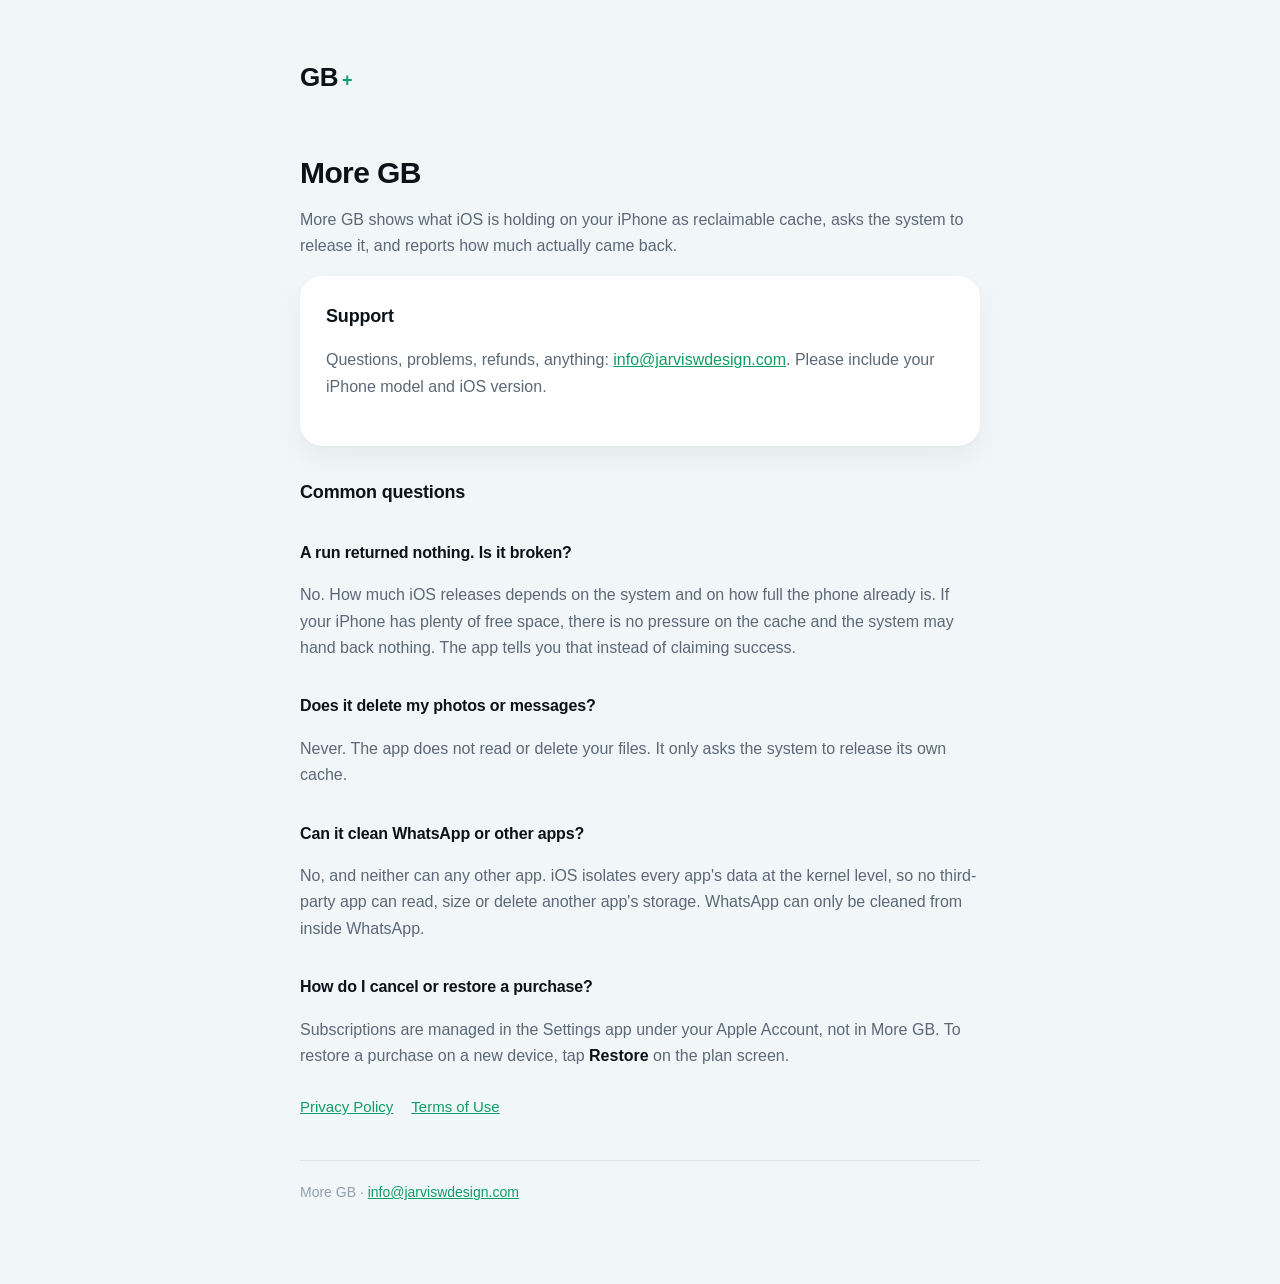
==== index.html @ 58b743a0 "Support, privacy policy and terms for More GB Co-Authored-By: Claude Opus 5 <noreply@anthropic.com>" ====
<!doctype html>
<html lang="en">
<head>
<meta charset="utf-8">
<meta name="viewport" content="width=device-width, initial-scale=1">
<title>Support — More GB</title>
<link rel="stylesheet" href="style.css">
</head>
<body>
<main>
<header><a class="mark" href="./">GB<span>+</span></a></header>
<h1>More GB</h1>
<p>More GB shows what iOS is holding on your iPhone as reclaimable cache, asks the system to release it, and reports how much actually came back.</p>

<div class="card">
<h2 style="margin-top:0">Support</h2>
<p>Questions, problems, refunds, anything: <a href="mailto:info@jarviswdesign.com">info@jarviswdesign.com</a>. Please include your iPhone model and iOS version.</p>
</div>

<h2>Common questions</h2>

<h2 style="font-size:16px">A run returned nothing. Is it broken?</h2>
<p>No. How much iOS releases depends on the system and on how full the phone already is. If your iPhone has plenty of free space, there is no pressure on the cache and the system may hand back nothing. The app tells you that instead of claiming success.</p>

<h2 style="font-size:16px">Does it delete my photos or messages?</h2>
<p>Never. The app does not read or delete your files. It only asks the system to release its own cache.</p>

<h2 style="font-size:16px">Can it clean WhatsApp or other apps?</h2>
<p>No, and neither can any other app. iOS isolates every app's data at the kernel level, so no third-party app can read, size or delete another app's storage. WhatsApp can only be cleaned from inside WhatsApp.</p>

<h2 style="font-size:16px">How do I cancel or restore a purchase?</h2>
<p>Subscriptions are managed in the Settings app under your Apple Account, not in More GB. To restore a purchase on a new device, tap <strong>Restore</strong> on the plan screen.</p>

<nav><a href="privacy.html">Privacy Policy</a><a href="terms.html">Terms of Use</a></nav>
<footer>More GB · <a href="mailto:info@jarviswdesign.com">info@jarviswdesign.com</a></footer>
</main>
</body>
</html>
---- style.css ----
:root {
  --ground: #f1f6f9;
  --card: #ffffff;
  --ink: #0d1219;
  --muted: #5c6876;
  --faint: #92a0ad;
  --emerald: #0e9e66;
  --hairline: rgba(13, 18, 25, 0.08);
}
* { box-sizing: border-box; }
body {
  margin: 0;
  padding: 0 20px 80px;
  background: var(--ground);
  color: var(--ink);
  font: 16px/1.65 -apple-system, BlinkMacSystemFont, "Segoe UI", Roboto, sans-serif;
  -webkit-text-size-adjust: 100%;
}
main { max-width: 680px; margin: 0 auto; }
header { padding: 56px 0 28px; }
.mark {
  display: inline-flex; align-items: baseline; gap: 4px;
  font-weight: 800; font-size: 26px; letter-spacing: -0.02em;
  text-decoration: none; color: var(--ink);
}
.mark span { color: var(--emerald); font-size: 18px; }
h1 { font-size: 30px; line-height: 1.2; letter-spacing: -0.02em; margin: 28px 0 6px; }
h2 { font-size: 18px; margin: 32px 0 8px; letter-spacing: -0.01em; }
.updated { color: var(--faint); font-size: 14px; margin: 0 0 8px; }
p, li { color: var(--muted); }
li { margin-bottom: 6px; }
strong { color: var(--ink); }
a { color: var(--emerald); }
.card {
  background: var(--card); border-radius: 22px; padding: 26px 26px 30px;
  box-shadow: 0 12px 30px rgba(13, 18, 25, 0.05), 0 1px 2px rgba(13, 18, 25, 0.03);
}
nav { margin: 26px 0 0; display: flex; gap: 18px; flex-wrap: wrap; font-size: 15px; }
footer { margin-top: 40px; padding-top: 20px; border-top: 1px solid var(--hairline);
         color: var(--faint); font-size: 14px; }
@media (prefers-color-scheme: dark) {
  :root { --ground: #0e131a; --card: #161d26; --ink: #eef3f7; --muted: #a3b0bd;
          --faint: #6f7d8b; --hairline: rgba(255, 255, 255, 0.1); }
  .card { box-shadow: none; border: 1px solid var(--hairline); }
}
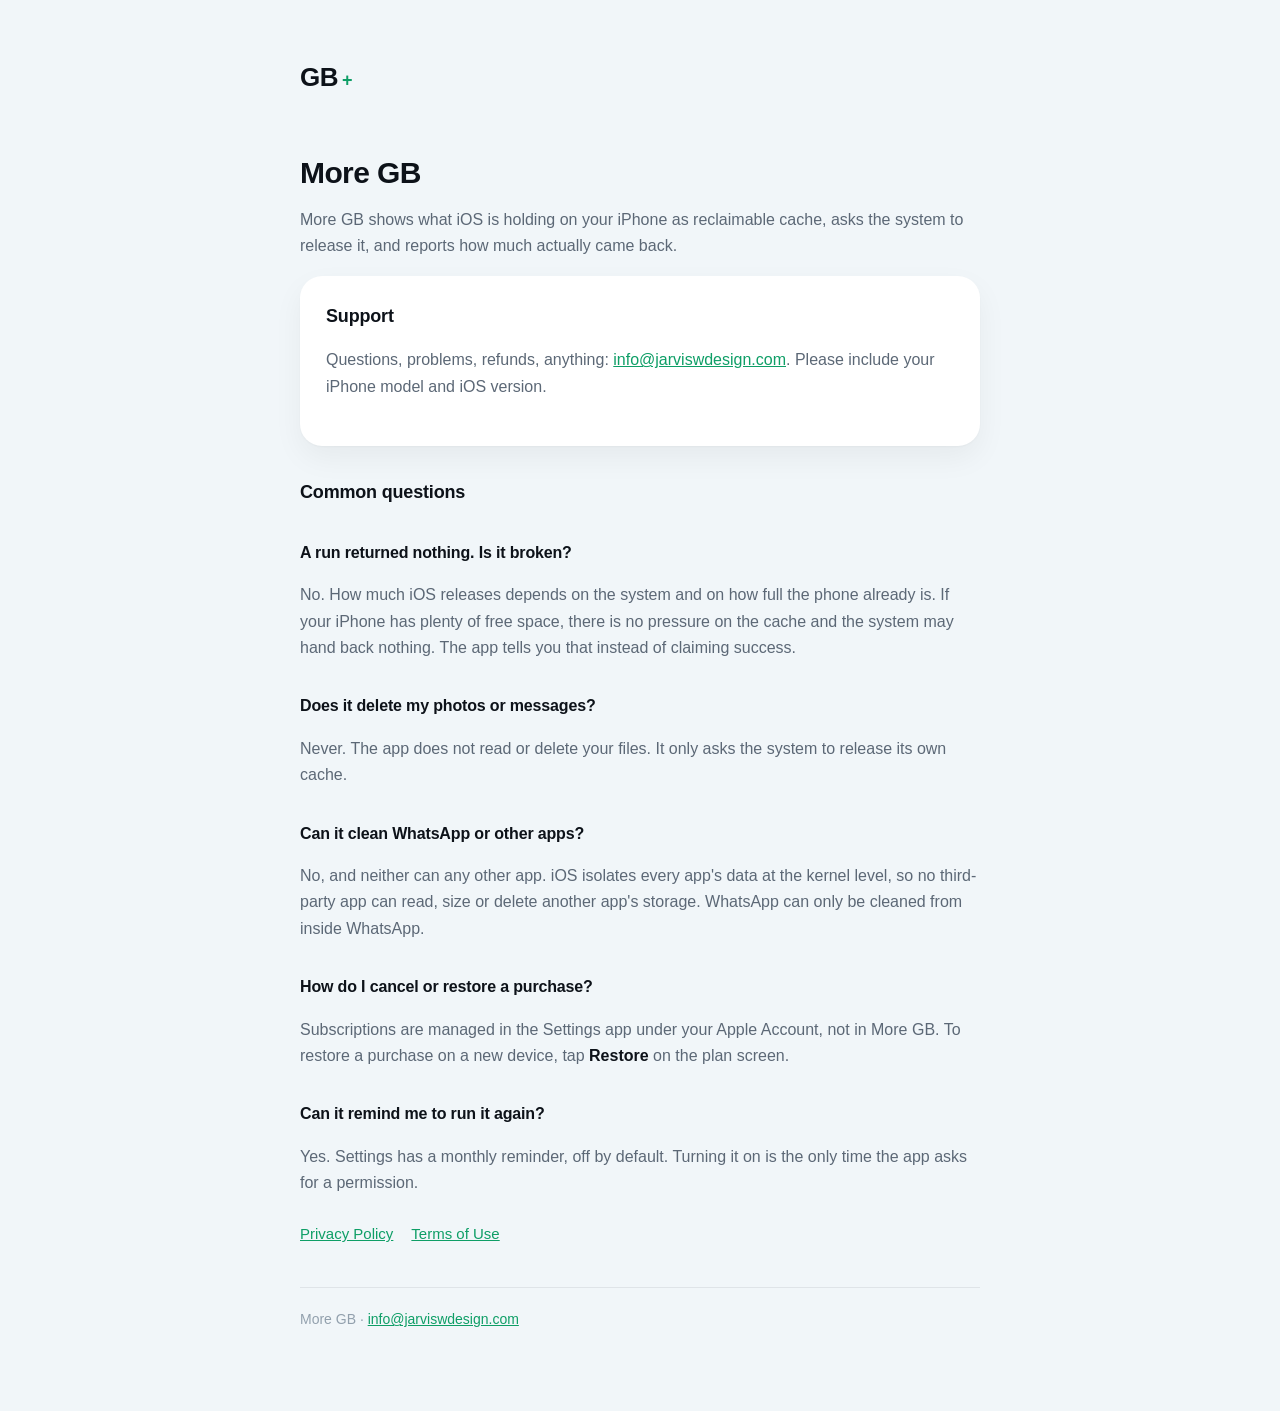
==== commit 0cef7611: "Document the optional monthly reminder Co-Authored-By: Claude Opus 5 <noreply@anthropic.com>" ====
--- a/index.html
+++ b/index.html
@@ -31,6 +31,9 @@
 <h2 style="font-size:16px">How do I cancel or restore a purchase?</h2>
 <p>Subscriptions are managed in the Settings app under your Apple Account, not in More GB. To restore a purchase on a new device, tap <strong>Restore</strong> on the plan screen.</p>
 
+<h2 style="font-size:16px">Can it remind me to run it again?</h2>
+<p>Yes. Settings has a monthly reminder, off by default. Turning it on is the only time the app asks for a permission.</p>
+
 <nav><a href="privacy.html">Privacy Policy</a><a href="terms.html">Terms of Use</a></nav>
 <footer>More GB · <a href="mailto:info@jarviswdesign.com">info@jarviswdesign.com</a></footer>
 </main>
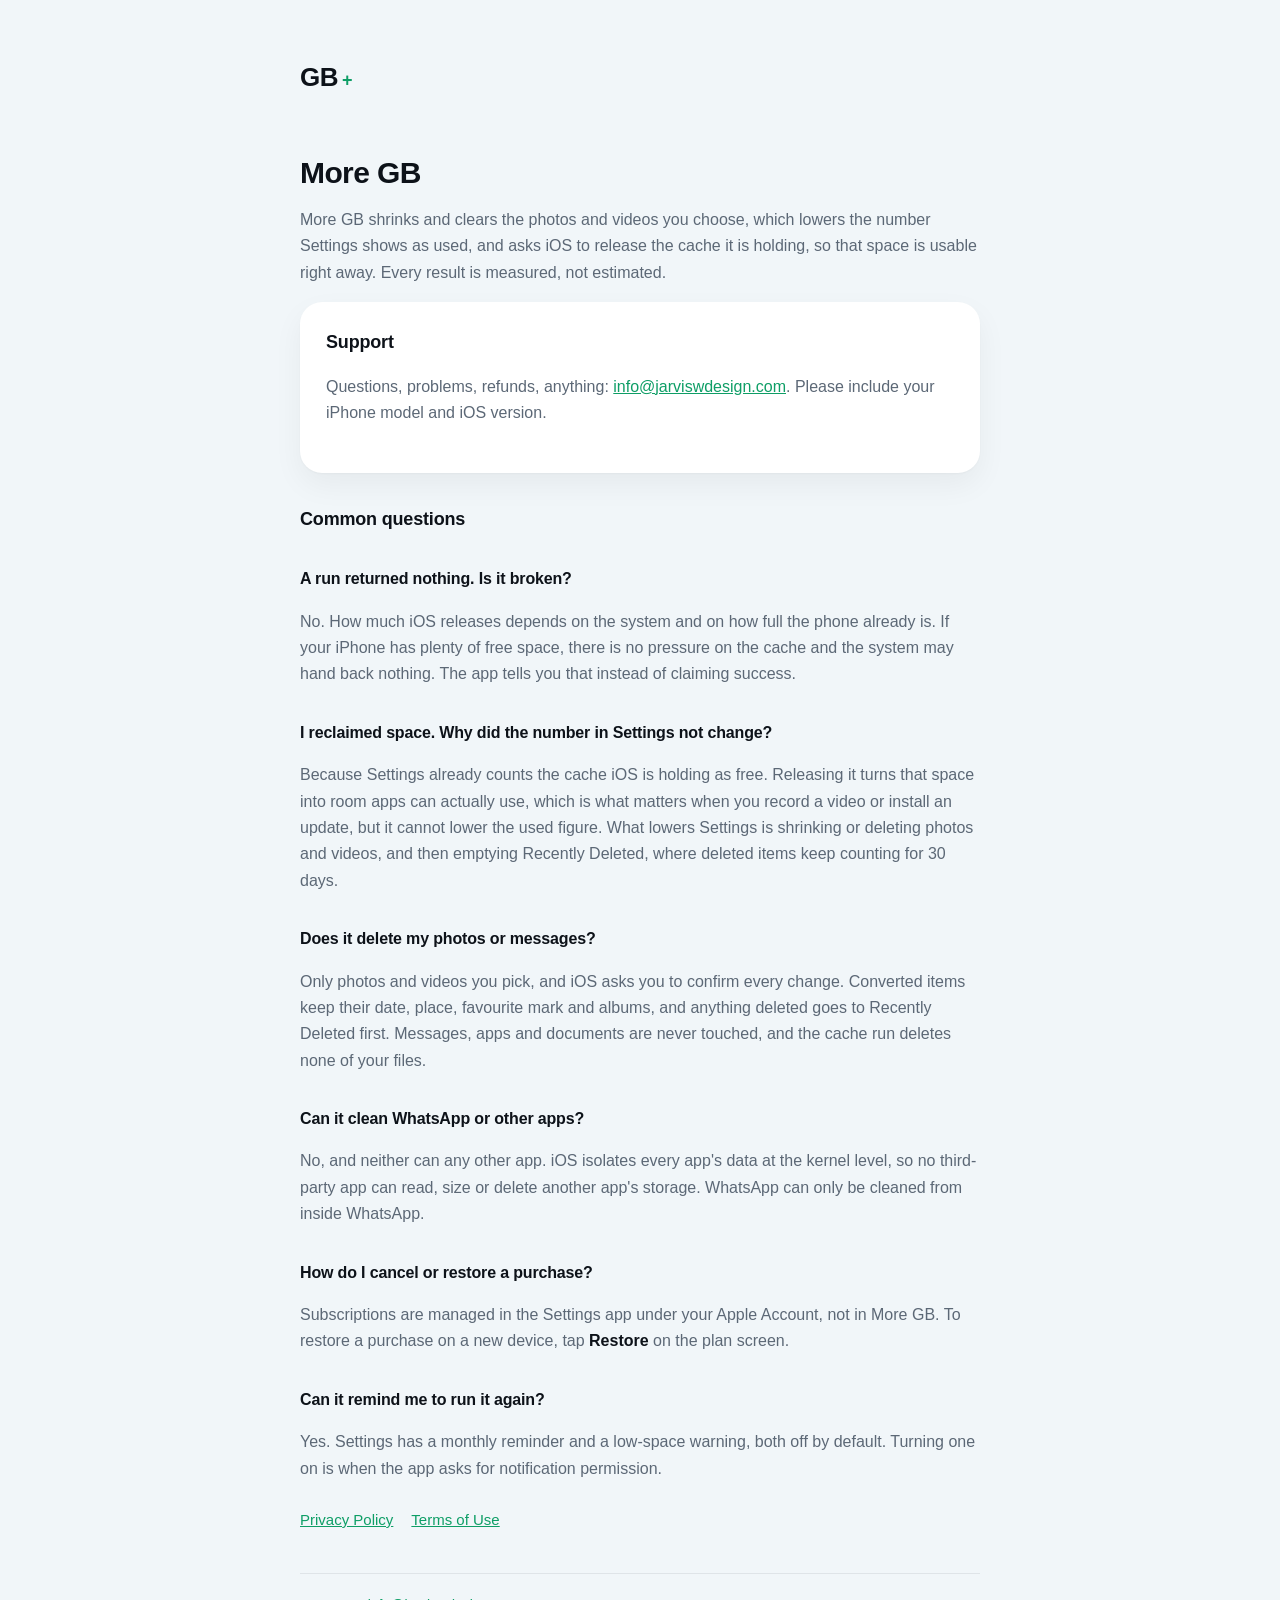
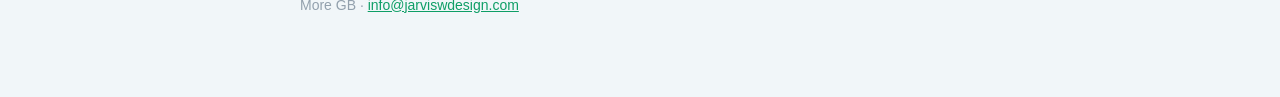
==== commit 3813b0e8: "Describe the photo tools and what Settings shows The support page, privacy policy and terms still sa" ====
--- a/index.html
+++ b/index.html
@@ -10,7 +10,7 @@
 <main>
 <header><a class="mark" href="./">GB<span>+</span></a></header>
 <h1>More GB</h1>
-<p>More GB shows what iOS is holding on your iPhone as reclaimable cache, asks the system to release it, and reports how much actually came back.</p>
+<p>More GB shrinks and clears the photos and videos you choose, which lowers the number Settings shows as used, and asks iOS to release the cache it is holding, so that space is usable right away. Every result is measured, not estimated.</p>
 
 <div class="card">
 <h2 style="margin-top:0">Support</h2>
@@ -22,8 +22,11 @@
 <h2 style="font-size:16px">A run returned nothing. Is it broken?</h2>
 <p>No. How much iOS releases depends on the system and on how full the phone already is. If your iPhone has plenty of free space, there is no pressure on the cache and the system may hand back nothing. The app tells you that instead of claiming success.</p>
 
+<h2 style="font-size:16px">I reclaimed space. Why did the number in Settings not change?</h2>
+<p>Because Settings already counts the cache iOS is holding as free. Releasing it turns that space into room apps can actually use, which is what matters when you record a video or install an update, but it cannot lower the used figure. What lowers Settings is shrinking or deleting photos and videos, and then emptying Recently Deleted, where deleted items keep counting for 30 days.</p>
+
 <h2 style="font-size:16px">Does it delete my photos or messages?</h2>
-<p>Never. The app does not read or delete your files. It only asks the system to release its own cache.</p>
+<p>Only photos and videos you pick, and iOS asks you to confirm every change. Converted items keep their date, place, favourite mark and albums, and anything deleted goes to Recently Deleted first. Messages, apps and documents are never touched, and the cache run deletes none of your files.</p>
 
 <h2 style="font-size:16px">Can it clean WhatsApp or other apps?</h2>
 <p>No, and neither can any other app. iOS isolates every app's data at the kernel level, so no third-party app can read, size or delete another app's storage. WhatsApp can only be cleaned from inside WhatsApp.</p>
@@ -32,7 +35,7 @@
 <p>Subscriptions are managed in the Settings app under your Apple Account, not in More GB. To restore a purchase on a new device, tap <strong>Restore</strong> on the plan screen.</p>
 
 <h2 style="font-size:16px">Can it remind me to run it again?</h2>
-<p>Yes. Settings has a monthly reminder, off by default. Turning it on is the only time the app asks for a permission.</p>
+<p>Yes. Settings has a monthly reminder and a low-space warning, both off by default. Turning one on is when the app asks for notification permission.</p>
 
 <nav><a href="privacy.html">Privacy Policy</a><a href="terms.html">Terms of Use</a></nav>
 <footer>More GB · <a href="mailto:info@jarviswdesign.com">info@jarviswdesign.com</a></footer>
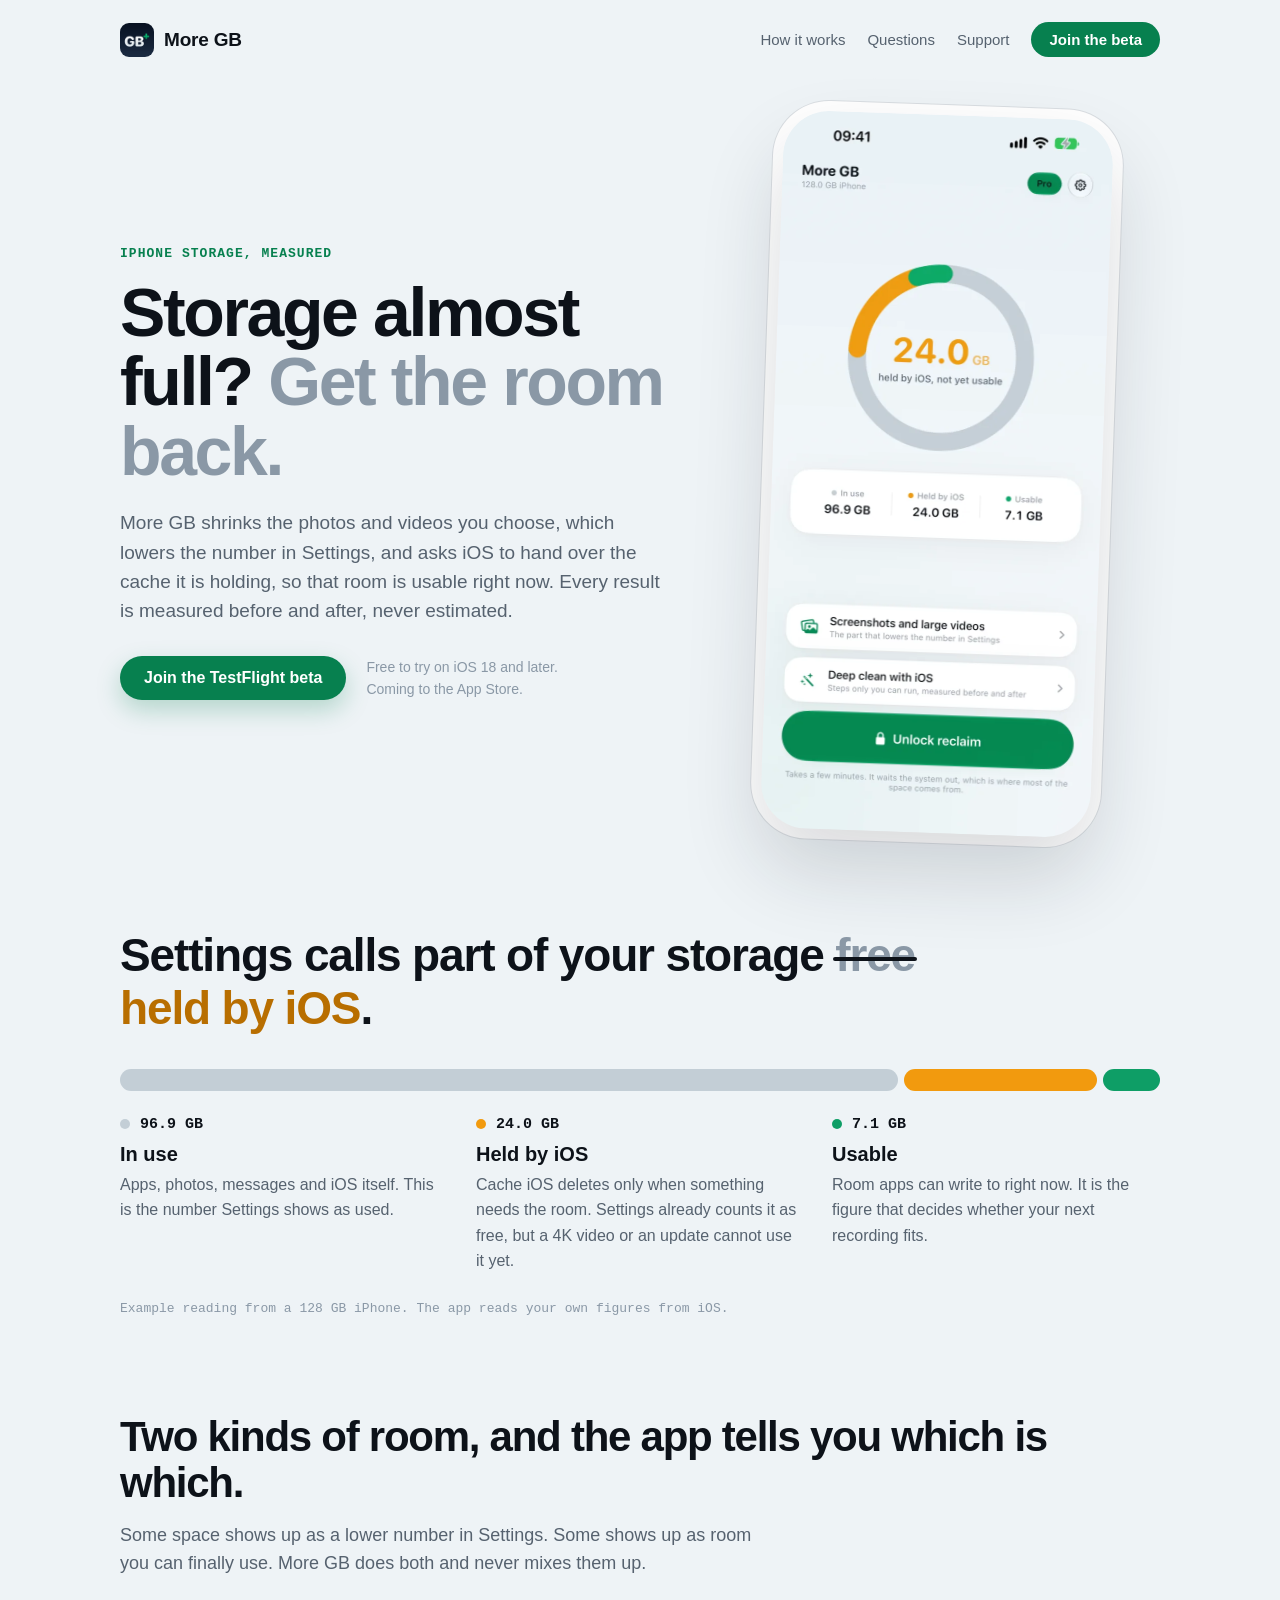
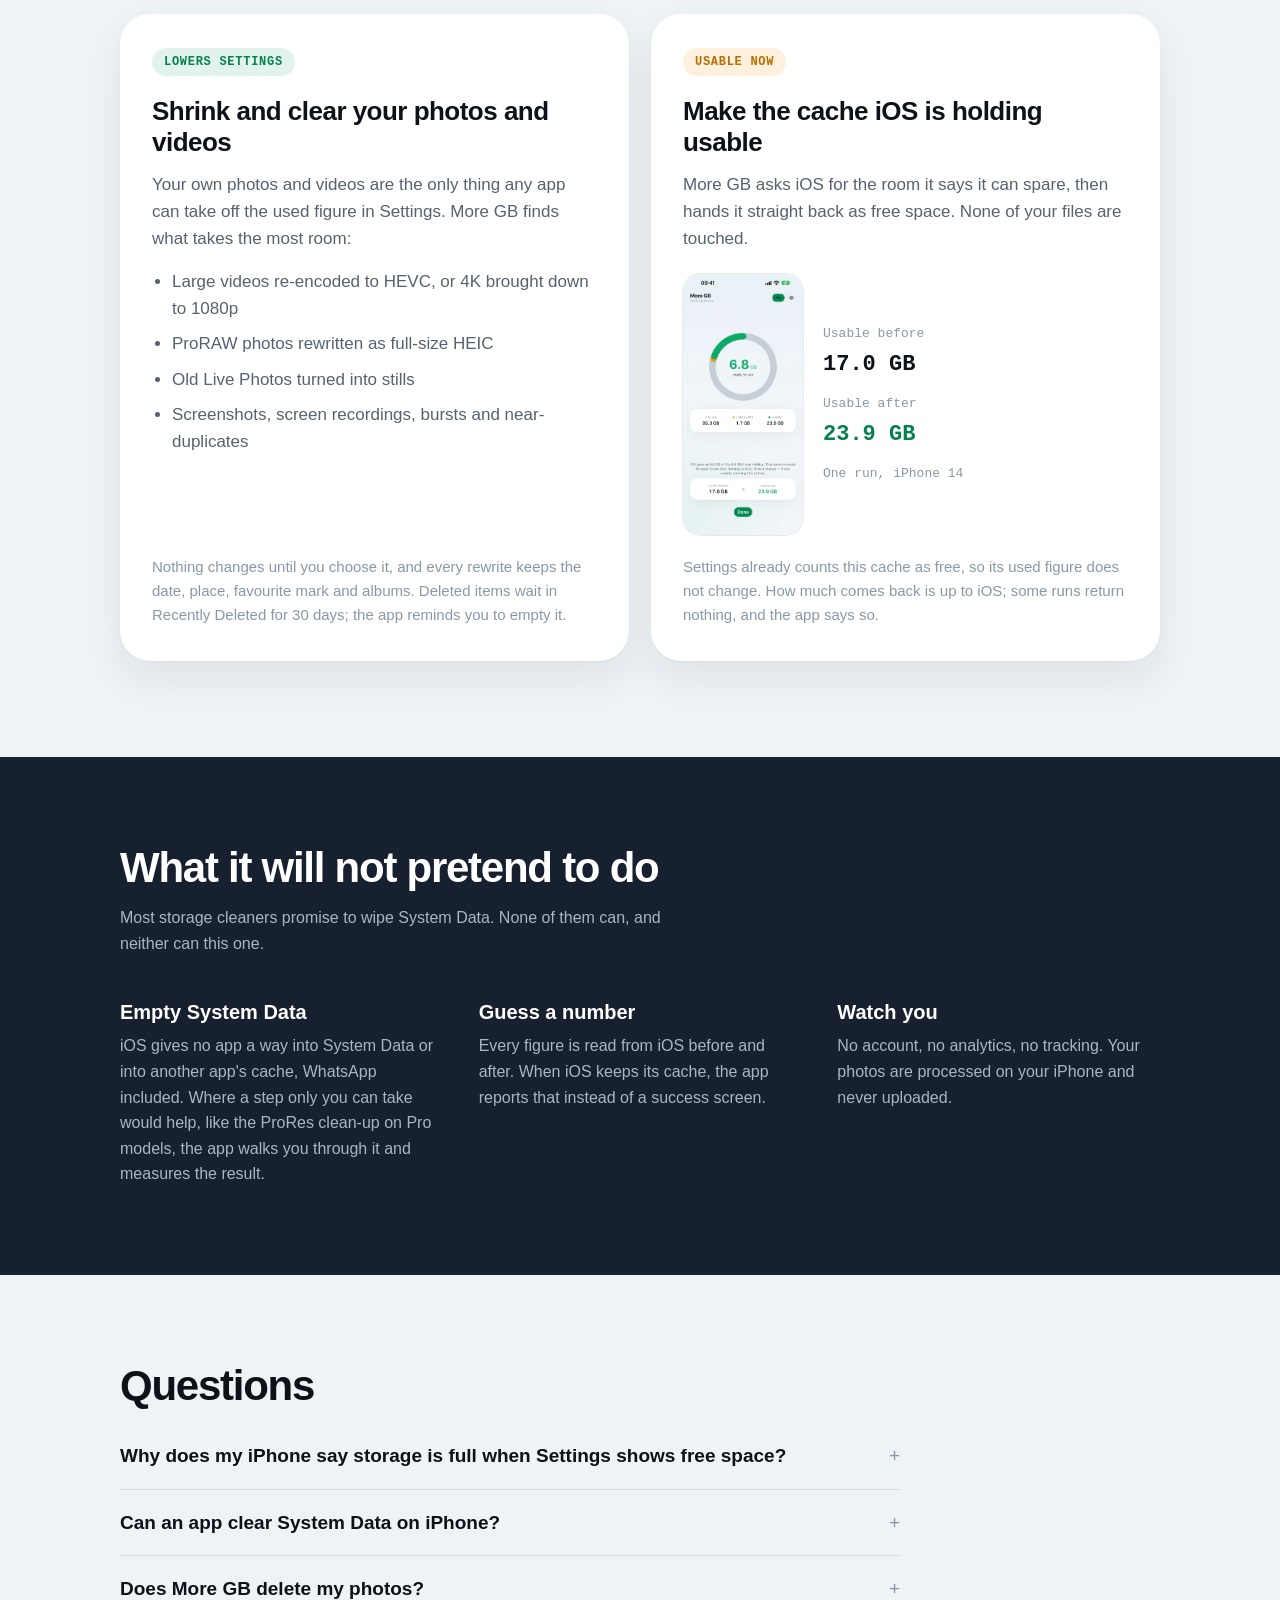
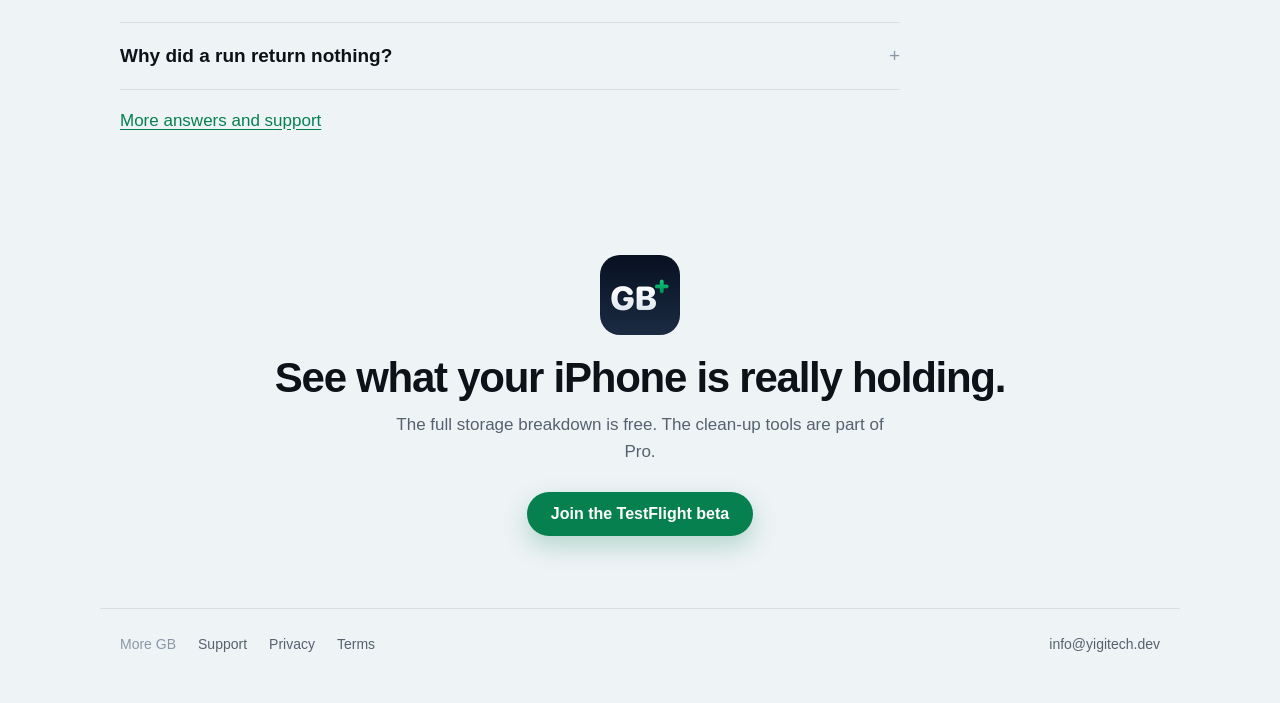
==== commit e5c31730: "Turn the support page into a landing page A landing page with the storage bar, the two kinds of room" ====
--- a/index.html
+++ b/index.html
@@ -2,43 +2,218 @@
 <html lang="en">
 <head>
 <meta charset="utf-8">
-<meta name="viewport" content="width=device-width, initial-scale=1">
-<title>Support — More GB</title>
-<link rel="stylesheet" href="style.css">
+<meta name="viewport" content="width=device-width, initial-scale=1, viewport-fit=cover">
+<title>More GB — Free up iPhone storage, measured honestly</title>
+<meta name="description" content="iPhone storage almost full? More GB shrinks the photos and videos you choose to lower the number in Settings, and makes the cache iOS is holding usable now. Every result is measured.">
+<link rel="canonical" href="https://moregb.yigitech.dev/">
+<meta name="theme-color" content="#eef3f6" media="(prefers-color-scheme: light)">
+<meta name="theme-color" content="#0d131b" media="(prefers-color-scheme: dark)">
+<meta name="color-scheme" content="light dark">
+<link rel="icon" type="image/png" href="/favicon.png">
+<link rel="apple-touch-icon" href="/apple-touch-icon.png">
+
+<meta property="og:type" content="website">
+<meta property="og:site_name" content="More GB">
+<meta property="og:url" content="https://moregb.yigitech.dev/">
+<meta property="og:title" content="More GB — Free up iPhone storage, measured honestly">
+<meta property="og:description" content="Shrink the photos and videos you choose, make the cache iOS is holding usable, and see exactly how much came back.">
+<meta property="og:image" content="https://moregb.yigitech.dev/og.png">
+<meta property="og:image:width" content="1200">
+<meta property="og:image:height" content="630">
+<meta property="og:image:alt" content="More GB: iPhone storage split into in use, held by iOS and usable.">
+<meta name="twitter:card" content="summary_large_image">
+<meta name="twitter:site" content="@yigitech">
+
+<link rel="stylesheet" href="/style.css">
+<link rel="stylesheet" href="/landing.css">
+
+<script type="application/ld+json">
+{
+  "@context": "https://schema.org",
+  "@type": "MobileApplication",
+  "name": "More GB",
+  "alternateName": "More GB: Phone Storage",
+  "url": "https://moregb.yigitech.dev/",
+  "image": "https://moregb.yigitech.dev/images/icon-512.png",
+  "description": "Frees up iPhone storage by shrinking the photos and videos you choose and making the cache iOS is holding usable, with every result measured before and after.",
+  "operatingSystem": "iOS 18 or later",
+  "applicationCategory": "UtilitiesApplication",
+  "inLanguage": ["en", "tr", "de", "ar"],
+  "offers": { "@type": "Offer", "price": "0", "priceCurrency": "USD", "description": "Free to download. The clean-up tools are part of Pro." },
+  "author": { "@type": "Person", "name": "Yigit", "url": "https://yigitech.dev/" }
+}
+</script>
+<script type="application/ld+json">
+{
+  "@context": "https://schema.org",
+  "@type": "FAQPage",
+  "mainEntity": [
+    {
+      "@type": "Question",
+      "name": "Why does my iPhone say storage is full when Settings shows free space?",
+      "acceptedAnswer": { "@type": "Answer", "text": "Settings counts the cache iOS is holding as free, but apps cannot write into it until iOS clears it. A video or an update can run out of room while Settings still looks fine. More GB asks iOS to clear that cache now, so the space is usable." }
+    },
+    {
+      "@type": "Question",
+      "name": "Can an app clear System Data on iPhone?",
+      "acceptedAnswer": { "@type": "Answer", "text": "No. iOS does not let any app empty System Data or another app's cache, including WhatsApp. More GB does not claim to. What lowers the used figure in Settings is shrinking or deleting photos and videos, then emptying Recently Deleted." }
+    },
+    {
+      "@type": "Question",
+      "name": "Does More GB delete my photos?",
+      "acceptedAnswer": { "@type": "Answer", "text": "Only the photos and videos you pick, and iOS asks you to confirm every change. Converted items keep their date, place, favourite mark and albums, and deleted items go to Recently Deleted first." }
+    },
+    {
+      "@type": "Question",
+      "name": "Why did a run return nothing?",
+      "acceptedAnswer": { "@type": "Answer", "text": "iOS decides how much of its cache to release, and it gives up little when the phone still has plenty of free space. The app reports a run that returned nothing as nothing." }
+    }
+  ]
+}
+</script>
 </head>
 <body>
+
+<header class="wrap bar">
+  <a class="mark" href="/"><img src="/images/icon-160.png" alt="" width="34" height="34">More GB</a>
+  <nav aria-label="Main">
+    <a href="#how">How it works</a>
+    <a href="#faq">Questions</a>
+    <a href="/support.html">Support</a>
+    <a class="button" href="https://testflight.apple.com/join/GbJPjrbB">Join the beta</a>
+  </nav>
+</header>
+
 <main>
-<header><a class="mark" href="./">GB<span>+</span></a></header>
-<h1>More GB</h1>
-<p>More GB shrinks and clears the photos and videos you choose, which lowers the number Settings shows as used, and asks iOS to release the cache it is holding, so that space is usable right away. Every result is measured, not estimated.</p>
-
-<div class="card">
-<h2 style="margin-top:0">Support</h2>
-<p>Questions, problems, refunds, anything: <a href="mailto:info@jarviswdesign.com">info@jarviswdesign.com</a>. Please include your iPhone model and iOS version.</p>
-</div>
-
-<h2>Common questions</h2>
-
-<h2 style="font-size:16px">A run returned nothing. Is it broken?</h2>
-<p>No. How much iOS releases depends on the system and on how full the phone already is. If your iPhone has plenty of free space, there is no pressure on the cache and the system may hand back nothing. The app tells you that instead of claiming success.</p>
-
-<h2 style="font-size:16px">I reclaimed space. Why did the number in Settings not change?</h2>
-<p>Because Settings already counts the cache iOS is holding as free. Releasing it turns that space into room apps can actually use, which is what matters when you record a video or install an update, but it cannot lower the used figure. What lowers Settings is shrinking or deleting photos and videos, and then emptying Recently Deleted, where deleted items keep counting for 30 days.</p>
-
-<h2 style="font-size:16px">Does it delete my photos or messages?</h2>
-<p>Only photos and videos you pick, and iOS asks you to confirm every change. Converted items keep their date, place, favourite mark and albums, and anything deleted goes to Recently Deleted first. Messages, apps and documents are never touched, and the cache run deletes none of your files.</p>
-
-<h2 style="font-size:16px">Can it clean WhatsApp or other apps?</h2>
-<p>No, and neither can any other app. iOS isolates every app's data at the kernel level, so no third-party app can read, size or delete another app's storage. WhatsApp can only be cleaned from inside WhatsApp.</p>
-
-<h2 style="font-size:16px">How do I cancel or restore a purchase?</h2>
-<p>Subscriptions are managed in the Settings app under your Apple Account, not in More GB. To restore a purchase on a new device, tap <strong>Restore</strong> on the plan screen.</p>
-
-<h2 style="font-size:16px">Can it remind me to run it again?</h2>
-<p>Yes. Settings has a monthly reminder and a low-space warning, both off by default. Turning one on is when the app asks for notification permission.</p>
-
-<nav><a href="privacy.html">Privacy Policy</a><a href="terms.html">Terms of Use</a></nav>
-<footer>More GB · <a href="mailto:info@jarviswdesign.com">info@jarviswdesign.com</a></footer>
+  <section class="wrap hero">
+    <div>
+      <p class="eyebrow">iPhone storage, measured</p>
+      <h1>Storage almost full? <span class="quiet">Get the room back.</span></h1>
+      <p class="lede">More GB shrinks the photos and videos you choose, which lowers the number in Settings, and asks iOS to hand over the cache it is holding, so that room is usable right now. Every result is measured before and after, never estimated.</p>
+      <div class="cta-row">
+        <a class="button" href="https://testflight.apple.com/join/GbJPjrbB">Join the TestFlight beta</a>
+        <p class="cta-note">Free to try on iOS 18 and later.<br>Coming to the App Store.</p>
+      </div>
+    </div>
+    <img class="phone" src="/images/home.webp" width="662" height="1440"
+         alt="More GB home screen: 24.0 GB held by iOS, 96.9 GB in use and 7.1 GB usable on a 128 GB iPhone.">
+  </section>
+
+  <section class="wrap split" id="how" aria-labelledby="how-title">
+    <h2 class="correct" id="how-title">Settings calls part of your storage <del>free</del> <ins>held by iOS</ins>.</h2>
+    <div class="meter" aria-hidden="true"><span class="in-use"></span><span class="held"></span><span class="usable"></span></div>
+    <ul class="legend">
+      <li class="in-use">
+        <span class="figure">96.9 GB</span>
+        <span class="label">In use</span>
+        <p>Apps, photos, messages and iOS itself. This is the number Settings shows as used.</p>
+      </li>
+      <li class="held">
+        <span class="figure">24.0 GB</span>
+        <span class="label">Held by iOS</span>
+        <p>Cache iOS deletes only when something needs the room. Settings already counts it as free, but a 4K video or an update cannot use it yet.</p>
+      </li>
+      <li class="usable">
+        <span class="figure">7.1 GB</span>
+        <span class="label">Usable</span>
+        <p>Room apps can write to right now. It is the figure that decides whether your next recording fits.</p>
+      </li>
+    </ul>
+    <p class="caption">Example reading from a 128 GB iPhone. The app reads your own figures from iOS.</p>
+  </section>
+
+  <section class="wrap ways" aria-labelledby="ways-title">
+    <h2 class="section-title" id="ways-title">Two kinds of room, and the app tells you which is which.</h2>
+    <p class="section-lede">Some space shows up as a lower number in Settings. Some shows up as room you can finally use. More GB does both and never mixes them up.</p>
+    <div class="ways-grid">
+      <article class="way settings">
+        <span class="tag">Lowers Settings</span>
+        <h3>Shrink and clear your photos and videos</h3>
+        <p>Your own photos and videos are the only thing any app can take off the used figure in Settings. More GB finds what takes the most room:</p>
+        <ul>
+          <li>Large videos re-encoded to HEVC, or 4K brought down to 1080p</li>
+          <li>ProRAW photos rewritten as full-size HEIC</li>
+          <li>Old Live Photos turned into stills</li>
+          <li>Screenshots, screen recordings, bursts and near-duplicates</li>
+        </ul>
+        <p class="fine">Nothing changes until you choose it, and every rewrite keeps the date, place, favourite mark and albums. Deleted items wait in Recently Deleted for 30 days; the app reminds you to empty it.</p>
+      </article>
+      <article class="way held-space">
+        <span class="tag">Usable now</span>
+        <h3>Make the cache iOS is holding usable</h3>
+        <p>More GB asks iOS for the room it says it can spare, then hands it straight back as free space. None of your files are touched.</p>
+        <div class="run">
+          <img src="/images/result.webp" width="662" height="1440" loading="lazy"
+               alt="More GB result screen: 6.8 GB ready to use, usable space from 17.0 GB to 23.9 GB.">
+          <dl>
+            <dt>Usable before</dt><dd>17.0 GB</dd>
+            <dt>Usable after</dt><dd class="up">23.9 GB</dd>
+            <dt>One run, iPhone 14</dt>
+          </dl>
+        </div>
+        <p class="fine">Settings already counts this cache as free, so its used figure does not change. How much comes back is up to iOS; some runs return nothing, and the app says so.</p>
+      </article>
+    </div>
+  </section>
+
+  <section class="limits" aria-labelledby="limits-title">
+    <div class="wrap">
+      <h2 class="section-title" id="limits-title">What it will not pretend to do</h2>
+      <p class="section-lede">Most storage cleaners promise to wipe System Data. None of them can, and neither can this one.</p>
+      <div class="limits-grid">
+        <div>
+          <h3>Empty System Data</h3>
+          <p>iOS gives no app a way into System Data or into another app's cache, WhatsApp included. Where a step only you can take would help, like the ProRes clean-up on Pro models, the app walks you through it and measures the result.</p>
+        </div>
+        <div>
+          <h3>Guess a number</h3>
+          <p>Every figure is read from iOS before and after. When iOS keeps its cache, the app reports that instead of a success screen.</p>
+        </div>
+        <div>
+          <h3>Watch you</h3>
+          <p>No account, no analytics, no tracking. Your photos are processed on your iPhone and never uploaded.</p>
+        </div>
+      </div>
+    </div>
+  </section>
+
+  <section class="wrap faq" id="faq" aria-labelledby="faq-title">
+    <h2 class="section-title" id="faq-title">Questions</h2>
+    <details>
+      <summary>Why does my iPhone say storage is full when Settings shows free space?</summary>
+      <p>Settings counts the cache iOS is holding as free, but apps cannot write into it until iOS clears it. A video or an update can run out of room while Settings still looks fine. More GB asks iOS to clear that cache now, so the space is usable.</p>
+    </details>
+    <details>
+      <summary>Can an app clear System Data on iPhone?</summary>
+      <p>No. iOS does not let any app empty System Data or another app's cache, including WhatsApp. More GB does not claim to. What lowers the used figure in Settings is shrinking or deleting photos and videos, then emptying Recently Deleted.</p>
+    </details>
+    <details>
+      <summary>Does More GB delete my photos?</summary>
+      <p>Only the photos and videos you pick, and iOS asks you to confirm every change. Converted items keep their date, place, favourite mark and albums, and deleted items go to Recently Deleted first.</p>
+    </details>
+    <details>
+      <summary>Why did a run return nothing?</summary>
+      <p>iOS decides how much of its cache to release, and it gives up little when the phone still has plenty of free space. The app reports a run that returned nothing as nothing.</p>
+    </details>
+    <p><a href="/support.html">More answers and support</a></p>
+  </section>
+
+  <section class="wrap closing" aria-labelledby="closing-title">
+    <img src="/images/icon-160.png" alt="" width="80" height="80" loading="lazy">
+    <h2 class="section-title" id="closing-title">See what your iPhone is really holding.</h2>
+    <p>The full storage breakdown is free. The clean-up tools are part of Pro.</p>
+    <a class="button" href="https://testflight.apple.com/join/GbJPjrbB">Join the TestFlight beta</a>
+  </section>
 </main>
+
+<footer class="wrap foot">
+  <span>More GB</span>
+  <a href="/support.html">Support</a>
+  <a href="/privacy.html">Privacy</a>
+  <a href="/terms.html">Terms</a>
+  <span class="spacer"></span>
+  <a href="mailto:info@yigitech.dev">info@yigitech.dev</a>
+</footer>
+
 </body>
 </html>
--- a/style.css
+++ b/style.css
@@ -1,45 +1,101 @@
+/* The app's own palette: mist ground, slate for what is in use, amber for
+   what iOS is holding, emerald for what is usable. System fonts on purpose:
+   every reader is on an iPhone, and nothing is fetched from a third party. */
 :root {
-  --ground: #f1f6f9;
+  --ground: #eef3f6;
   --card: #ffffff;
   --ink: #0d1219;
-  --muted: #5c6876;
-  --faint: #92a0ad;
+  --muted: #56626f;
+  --faint: #8a98a6;
+  --slate: #c3ced6;
+  --amber: #f29a0e;
+  --amber-deep: #b86e00;
   --emerald: #0e9e66;
-  --hairline: rgba(13, 18, 25, 0.08);
+  --emerald-deep: #07804f;
+  --night: #16202e;
+  --hairline: rgba(13, 18, 25, 0.09);
+  --shadow: 0 18px 40px rgba(22, 32, 46, 0.07), 0 1px 2px rgba(22, 32, 46, 0.04);
+  --display: ui-rounded, "SF Pro Rounded", -apple-system, BlinkMacSystemFont, "Segoe UI", Roboto, sans-serif;
+  --body: -apple-system, BlinkMacSystemFont, "Segoe UI", Roboto, "Helvetica Neue", sans-serif;
+  --data: ui-monospace, "SF Mono", Menlo, Consolas, monospace;
 }
+@media (prefers-color-scheme: dark) {
+  :root {
+    --ground: #0d131b; --card: #151d27; --ink: #edf2f6; --muted: #a2afbc;
+    --faint: #6d7b89; --slate: #3a4756; --amber-deep: #f5ae3d; --emerald-deep: #2fc88a;
+    --night: #0a0f15; --hairline: rgba(255, 255, 255, 0.1); --shadow: none;
+  }
+}
+
 * { box-sizing: border-box; }
+html { -webkit-text-size-adjust: 100%; scroll-behavior: smooth; }
 body {
   margin: 0;
-  padding: 0 20px 80px;
   background: var(--ground);
   color: var(--ink);
-  font: 16px/1.65 -apple-system, BlinkMacSystemFont, "Segoe UI", Roboto, sans-serif;
-  -webkit-text-size-adjust: 100%;
+  font: 17px/1.6 var(--body);
 }
-main { max-width: 680px; margin: 0 auto; }
-header { padding: 56px 0 28px; }
+img { max-width: 100%; height: auto; display: block; }
+a { color: var(--emerald-deep); text-underline-offset: 3px; }
+a:focus-visible, button:focus-visible { outline: 3px solid var(--emerald); outline-offset: 3px; border-radius: 6px; }
+p, li { color: var(--muted); }
+strong { color: var(--ink); }
+.wrap { max-width: 1080px; margin: 0 auto; padding: 0 20px; }
+
+/* Header */
+.bar {
+  display: flex; align-items: center; justify-content: space-between; gap: 16px;
+  padding-top: 22px; padding-bottom: 22px;
+}
 .mark {
-  display: inline-flex; align-items: baseline; gap: 4px;
-  font-weight: 800; font-size: 26px; letter-spacing: -0.02em;
-  text-decoration: none; color: var(--ink);
+  display: inline-flex; align-items: center; gap: 10px;
+  font: 700 19px/1 var(--display); letter-spacing: -0.01em;
+  color: var(--ink); text-decoration: none;
 }
-.mark span { color: var(--emerald); font-size: 18px; }
-h1 { font-size: 30px; line-height: 1.2; letter-spacing: -0.02em; margin: 28px 0 6px; }
-h2 { font-size: 18px; margin: 32px 0 8px; letter-spacing: -0.01em; }
+.mark img { width: 34px; height: 34px; border-radius: 9px; }
+.bar nav { display: flex; align-items: center; gap: 22px; font-size: 15px; }
+.bar nav a:not(.button) { color: var(--muted); text-decoration: none; }
+.bar nav a:not(.button):hover { color: var(--ink); }
+.button {
+  display: inline-flex; align-items: center; justify-content: center; gap: 8px;
+  padding: 14px 24px; border-radius: 999px;
+  background: var(--emerald-deep); color: #fff; text-decoration: none;
+  font: 600 16px/1 var(--body);
+  box-shadow: 0 10px 24px rgba(7, 128, 79, 0.25);
+  transition: transform 0.2s ease, box-shadow 0.2s ease;
+}
+.button:hover { transform: translateY(-1px); box-shadow: 0 14px 30px rgba(7, 128, 79, 0.3); }
+.bar .button { padding: 10px 18px; font-size: 15px; box-shadow: none; }
+@media (prefers-color-scheme: dark) { .button { color: #04130c; } }
+
+/* Long-form pages: support, privacy, terms */
+.page { max-width: 700px; margin: 0 auto; padding: 0 20px 80px; }
+.page h1 { font: 700 34px/1.15 var(--display); letter-spacing: -0.02em; margin: 30px 0 8px; }
+.page h2 { font: 700 19px/1.3 var(--display); margin: 34px 0 8px; }
+.page h3 { font-size: 17px; margin: 26px 0 6px; }
 .updated { color: var(--faint); font-size: 14px; margin: 0 0 8px; }
-p, li { color: var(--muted); }
-li { margin-bottom: 6px; }
-strong { color: var(--ink); }
-a { color: var(--emerald); }
 .card {
-  background: var(--card); border-radius: 22px; padding: 26px 26px 30px;
-  box-shadow: 0 12px 30px rgba(13, 18, 25, 0.05), 0 1px 2px rgba(13, 18, 25, 0.03);
+  background: var(--card); border-radius: 24px; padding: 26px 26px 30px;
+  box-shadow: var(--shadow);
 }
-nav { margin: 26px 0 0; display: flex; gap: 18px; flex-wrap: wrap; font-size: 15px; }
-footer { margin-top: 40px; padding-top: 20px; border-top: 1px solid var(--hairline);
-         color: var(--faint); font-size: 14px; }
-@media (prefers-color-scheme: dark) {
-  :root { --ground: #0e131a; --card: #161d26; --ink: #eef3f7; --muted: #a3b0bd;
-          --faint: #6f7d8b; --hairline: rgba(255, 255, 255, 0.1); }
-  .card { box-shadow: none; border: 1px solid var(--hairline); }
+@media (prefers-color-scheme: dark) { .card { border: 1px solid var(--hairline); } }
+code { font-family: var(--data); font-size: 0.9em; }
+
+/* Footer */
+.foot {
+  border-top: 1px solid var(--hairline);
+  margin-top: 40px; padding-top: 24px; padding-bottom: 48px;
+  display: flex; flex-wrap: wrap; gap: 10px 22px; align-items: center;
+  color: var(--faint); font-size: 14px;
 }
+.foot a { color: var(--muted); text-decoration: none; }
+.foot a:hover { color: var(--ink); }
+.foot .spacer { flex: 1; }
+
+@media (max-width: 640px) {
+  .bar nav a:not(.button) { display: none; }
+}
+@media (prefers-reduced-motion: reduce) {
+  *, *::before, *::after { animation: none !important; transition: none !important; }
+  html { scroll-behavior: auto; }
+}
--- a/landing.css
+++ b/landing.css
@@ -0,0 +1,163 @@
+/* Landing page only. The signature is the app's own storage bar: three
+   segments that pull apart on load, under a line that corrects itself. */
+
+.hero {
+  display: grid; grid-template-columns: minmax(0, 1.1fr) minmax(0, 0.9fr);
+  gap: 48px; align-items: center;
+  padding-top: 36px; padding-bottom: 72px;
+}
+.eyebrow {
+  font: 600 13px/1 var(--data); letter-spacing: 0.08em; text-transform: uppercase;
+  color: var(--emerald-deep); margin: 0 0 18px;
+}
+.hero h1 {
+  font: 800 clamp(40px, 6.2vw, 68px)/1.02 var(--display);
+  letter-spacing: -0.035em; margin: 0 0 22px; color: var(--ink);
+}
+.hero h1 .quiet { color: var(--faint); }
+.lede { font-size: 19px; line-height: 1.55; margin: 0 0 30px; max-width: 34em; }
+.cta-row { display: flex; flex-wrap: wrap; align-items: center; gap: 14px 20px; }
+.cta-note { font-size: 14px; color: var(--faint); margin: 0; }
+
+.phone {
+  justify-self: center; width: min(330px, 100%);
+  border-radius: 46px; overflow: hidden;
+  background: var(--card);
+  box-shadow: 0 40px 80px rgba(22, 32, 46, 0.16), 0 0 0 10px var(--card), 0 0 0 11px var(--hairline);
+  transform: rotate(2deg);
+}
+@media (prefers-color-scheme: dark) {
+  .phone { box-shadow: 0 0 0 10px #1d2733, 0 0 0 11px var(--hairline); }
+}
+
+/* Signature: the correcting line and the bar */
+.split { padding-top: 24px; padding-bottom: 96px; }
+.correct {
+  font: 700 clamp(28px, 4.4vw, 46px)/1.15 var(--display);
+  letter-spacing: -0.025em; margin: 0 0 34px; color: var(--ink); max-width: 18em;
+}
+.correct del {
+  color: var(--faint); text-decoration: none; position: relative; white-space: nowrap;
+}
+.correct del::after {
+  content: ""; position: absolute; left: -2px; right: -2px; top: 54%;
+  height: 0.09em; background: var(--ink); border-radius: 2px;
+  transform-origin: left; transform: scaleX(0);
+  animation: strike 0.5s 0.9s cubic-bezier(0.3, 0.7, 0.2, 1) forwards;
+}
+.correct ins {
+  text-decoration: none; color: var(--amber-deep); white-space: nowrap;
+  opacity: 0; display: inline-block;
+  animation: arrive 0.5s 1.35s ease-out forwards;
+}
+@keyframes strike { to { transform: scaleX(1); } }
+@keyframes arrive { from { opacity: 0; transform: translateY(6px); } to { opacity: 1; transform: none; } }
+
+.meter {
+  display: flex; gap: 6px; height: 22px; margin-bottom: 26px;
+}
+.meter span {
+  border-radius: 999px; flex-basis: 0;
+  animation: grow 1.1s 0.2s cubic-bezier(0.25, 0.8, 0.25, 1) both;
+}
+.meter .in-use { background: var(--slate); flex-grow: 96.9; }
+.meter .held { background: var(--amber); flex-grow: 24; animation-delay: 0.35s; }
+.meter .usable { background: var(--emerald); flex-grow: 7.1; animation-delay: 0.5s; }
+@keyframes grow { from { flex-grow: 0.001; opacity: 0.3; } }
+
+.legend {
+  display: grid; grid-template-columns: repeat(3, minmax(0, 1fr)); gap: 28px;
+  margin: 0; padding: 0; list-style: none;
+}
+.legend li { margin: 0; }
+.legend .figure {
+  display: flex; align-items: center; gap: 10px;
+  font: 600 15px/1 var(--data); color: var(--ink); margin-bottom: 10px;
+}
+.legend .figure::before {
+  content: ""; width: 10px; height: 10px; border-radius: 50%; background: var(--dot);
+}
+.legend .label { font: 700 20px/1.2 var(--display); color: var(--ink); display: block; margin-bottom: 6px; }
+.legend p { margin: 0; font-size: 16px; }
+.legend .in-use { --dot: var(--slate); }
+.legend .held { --dot: var(--amber); }
+.legend .usable { --dot: var(--emerald); }
+.caption { font: 13px/1.4 var(--data); color: var(--faint); margin: 26px 0 0; }
+
+/* Two ways */
+.section-title {
+  font: 800 clamp(30px, 4vw, 42px)/1.1 var(--display); letter-spacing: -0.03em;
+  margin: 0 0 14px; color: var(--ink);
+}
+.section-lede { font-size: 18px; margin: 0 0 36px; max-width: 36em; }
+.ways { padding-bottom: 96px; }
+.ways-grid { display: grid; grid-template-columns: minmax(0, 1fr) minmax(0, 1fr); gap: 22px; }
+.way {
+  background: var(--card); border-radius: 30px; padding: 34px 32px;
+  box-shadow: var(--shadow); display: flex; flex-direction: column;
+}
+@media (prefers-color-scheme: dark) { .way { border: 1px solid var(--hairline); } }
+.way .tag {
+  align-self: flex-start; font: 600 12px/1 var(--data); letter-spacing: 0.06em; text-transform: uppercase;
+  padding: 8px 12px; border-radius: 999px; margin-bottom: 20px;
+}
+.way.settings .tag { background: rgba(14, 158, 102, 0.12); color: var(--emerald-deep); }
+.way.held-space .tag { background: rgba(242, 154, 14, 0.14); color: var(--amber-deep); }
+.way h3 { font: 700 26px/1.2 var(--display); letter-spacing: -0.02em; margin: 0 0 12px; color: var(--ink); }
+.way p { margin: 0 0 16px; }
+.way ul { margin: 0 0 18px; padding-left: 20px; }
+.way li { margin-bottom: 8px; }
+.way .fine { font-size: 15px; color: var(--faint); margin-top: auto; margin-bottom: 0; }
+.run {
+  display: grid; grid-template-columns: 120px minmax(0, 1fr); gap: 20px; align-items: center;
+  margin: 6px 0 20px;
+}
+.run img { border-radius: 18px; box-shadow: 0 0 0 1px var(--hairline); }
+.run dl { margin: 0; font-family: var(--data); }
+.run dt { font-size: 13px; color: var(--faint); }
+.run dd { margin: 2px 0 12px; font-size: 22px; font-weight: 600; color: var(--ink); }
+.run dd.up { color: var(--emerald-deep); }
+
+/* Honest limits, on the night ground of the app icon */
+.limits { background: var(--night); color: #e8eef3; padding: 88px 0; }
+.limits .section-title { color: #fff; }
+.limits .section-lede { color: #a9b6c3; margin-bottom: 44px; }
+.limits-grid { display: grid; grid-template-columns: repeat(3, minmax(0, 1fr)); gap: 36px; }
+.limits h3 { font: 700 20px/1.25 var(--display); color: #fff; margin: 0 0 8px; }
+.limits p { color: #a9b6c3; margin: 0; font-size: 16px; }
+
+/* FAQ */
+.faq { padding-top: 88px; padding-bottom: 40px; }
+.faq details, .faq > p { max-width: 780px; }
+.faq details {
+  border-bottom: 1px solid var(--hairline); padding: 20px 0;
+}
+.faq summary {
+  cursor: pointer; list-style: none; display: flex; justify-content: space-between; gap: 16px;
+  font: 700 19px/1.35 var(--display); color: var(--ink);
+}
+.faq summary::-webkit-details-marker { display: none; }
+.faq summary::after { content: "+"; color: var(--faint); font-weight: 400; transition: transform 0.2s ease; }
+.faq details[open] summary::after { transform: rotate(45deg); }
+.faq details p { margin: 12px 0 0; }
+
+.closing { text-align: center; padding-top: 64px; padding-bottom: 32px; }
+.closing img { width: 80px; height: 80px; border-radius: 20px; margin: 0 auto 20px; }
+.closing .section-title { margin-bottom: 10px; }
+.closing p { margin: 0 auto 26px; max-width: 30em; }
+
+@media (max-width: 860px) {
+  .hero { grid-template-columns: 1fr; gap: 44px; padding-top: 16px; }
+  .phone { transform: none; width: min(300px, 86%); }
+  .ways-grid, .limits-grid { grid-template-columns: 1fr; }
+  .legend { grid-template-columns: 1fr; gap: 22px; }
+}
+@media (max-width: 480px) {
+  .way { padding: 28px 22px; border-radius: 26px; }
+  .run { grid-template-columns: 96px minmax(0, 1fr); }
+  .correct del, .correct ins { white-space: normal; }
+}
+@media (prefers-reduced-motion: reduce) {
+  .correct del::after { transform: scaleX(1); }
+  .correct ins { opacity: 1; }
+}
